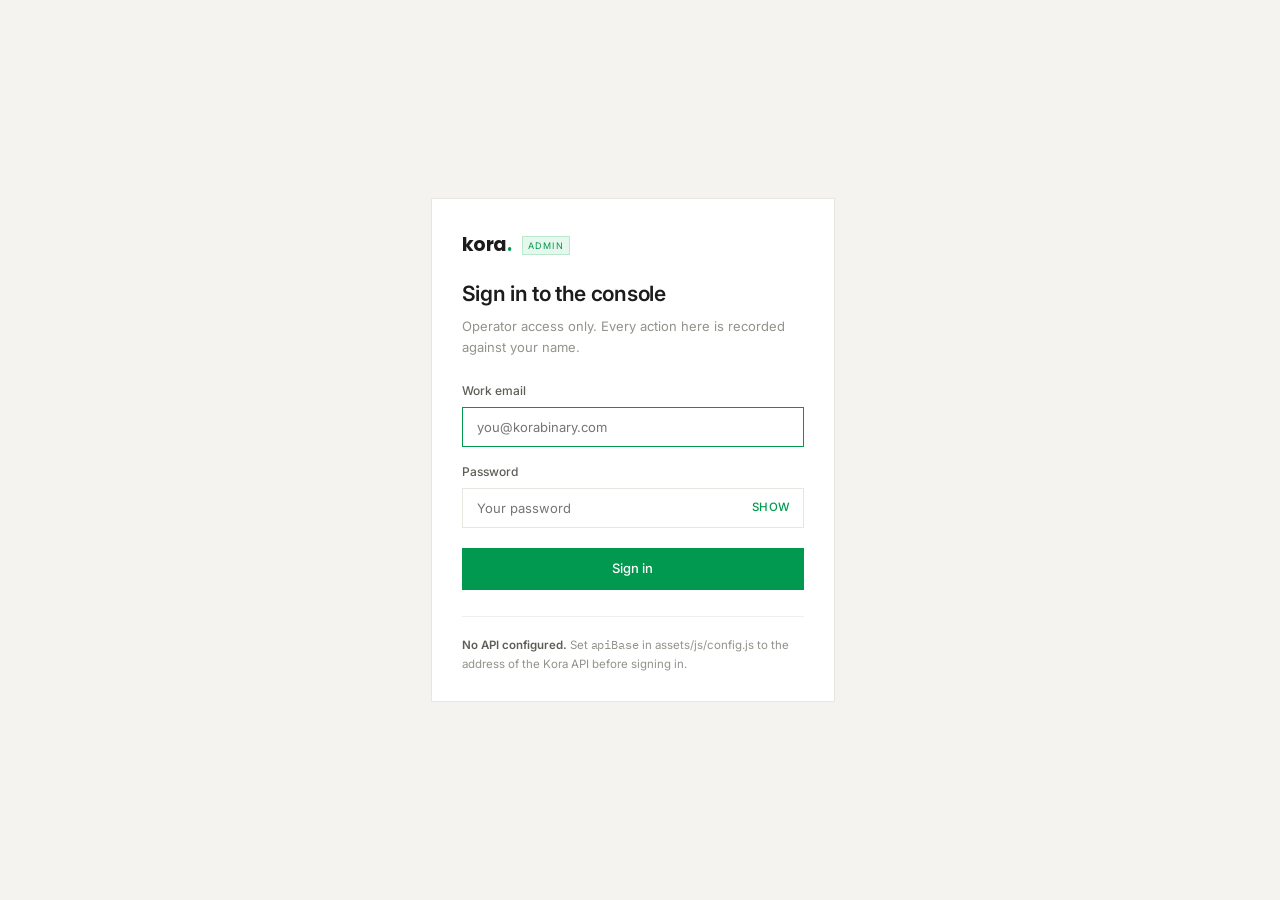
==== admins.html @ 2da82803 "Kora admin: the console for KoraBinary, LyraBinary and VexaBinary, in the obisflow look Co-Authored-" ====
<!doctype html>
<html lang="en">
<head>
<meta charset="utf-8">
<meta name="viewport" content="width=device-width,initial-scale=1">
<title>Kora Admin, Admins</title>
<link rel="icon" href="assets/favicon.ico" sizes="any">
<link rel="icon" type="image/png" sizes="32x32" href="assets/favicon-32.png">
<link rel="apple-touch-icon" href="assets/apple-touch-icon.png">
<link rel="preconnect" href="https://fonts.gstatic.com" crossorigin>
<link rel="stylesheet" href="https://fonts.googleapis.com/css2?family=Inter:wght@400;500;600;700&family=Poppins:wght@700&family=IBM+Plex+Mono:wght@400;500;600&display=swap">
<link rel="stylesheet" href="assets/css/admin.css">
</head>
<body data-page="admins" data-title="Admins">
<script src="assets/js/config.js"></script>
<script src="assets/js/api.js"></script>
<script src="assets/js/admin.js"></script>
<script>
(function () {
  var A = window.Admin;
  if (!A.mountChrome()) return;

  var me = A.session();
  var page = document.getElementById('page');
  var staff = [];

  /* The nav hides this page for everyone else, but a hidden link is
     tidiness rather than a control, anyone can type the URL. The API
     refuses too, which is what actually protects it. */
  if (!A.can(me, 'manager')) {
    page.innerHTML = A.card('',
      A.emptyBlock('Not your call',
        'Only a super admin can add or remove admins. Yours is ' +
        A.roleLabel(me.role) + '.'), '', true);
    return;
  }

  var canEdit = me.role === 'super_admin';

  async function load() {
    page.innerHTML = A.loadingBlock('Loading the team');
    try {
      staff = await A.data.staff();
    } catch (err) {
      page.innerHTML = A.errorBlock(err.message, 'retry');
      document.getElementById('retry').addEventListener('click', load);
      return;
    }
    render();
  }

  function roleCard() {
    return A.card('What each role can do',
      Object.keys(A.roles).map(function (key) {
        var r = A.roles[key];
        return '<div class="role-row"><b>' + A.esc(r.label) + '</b>' +
          '<span>' + A.esc(r.note) + '</span></div>';
      }).join(''));
  }

  function addButton() {
    return canEdit
      ? '<button class="btn btn-primary btn-sm" id="addBtn">' +
        A.icon('plus', 15) + 'Add an admin</button>'
      : '';
  }

  function render() {
    if (!staff.length) {
      page.innerHTML =
        A.card('Team',
          A.emptyBlock('No admins listed yet',
            'Invite someone, or promote an existing account in the database with ' +
            'update public.profiles set role = \'super_admin\'.',
            addButton()), '', true) +
        roleCard();
      wire();
      return;
    }

    var active = staff.filter(function (s) { return s.status === 'active'; });
    var rows = staff.map(function (s) {
      var self = s.email === me.email;
      return '<tr>' +
        '<td>' + A.who(s.name + (self ? ' (you)' : ''), s.email) + '</td>' +
        '<td>' + A.esc(A.roleLabel(s.role)) + '</td>' +
        '<td>' + A.pill(s.status) + '</td>' +
        '<td class="right muted">' + (s.lastSeen ? A.ago(s.lastSeen) : 'Never signed in') + '</td>' +
        '<td class="right muted">' + (s.created ? A.date(s.created) : '\u2014') + '</td>' +
        '<td class="right">' +
          (self || !canEdit
            ? '<span class="muted">\u2014</span>'
            : '<button class="btn btn-quiet btn-sm" data-edit="' + A.esc(s.id) + '">Manage</button>') +
        '</td>' +
      '</tr>';
    });

    page.innerHTML =
      '<div class="kpis">' +
        A.kpi('Admins', A.count(staff.length), A.count(active.length) + ' active') +
        A.kpi('Super admins', A.count(staff.filter(function (s) {
          return s.role === 'super_admin'; }).length), 'can manage this page') +
        A.kpi('Session handlers', A.count(staff.filter(function (s) {
          return s.role === 'session_handler'; }).length), 'can run live sessions') +
        A.kpi('Suspended', A.count(staff.filter(function (s) {
          return s.status === 'suspended'; }).length), 'cannot sign in') +
      '</div>' +
      '<div class="filters">' + addButton() + '</div>' +
      A.card('Team',
        A.table([
          { label: 'Person' }, { label: 'Role' }, { label: 'Status' },
          { label: 'Last seen', right: true }, { label: 'Added', right: true },
          { label: '', right: true }
        ], rows), '', true) +
      roleCard() +
      '<div class="foot-note">Roles are checked on the server on every request, not ' +
        'read from the sign-in token \u2014 so removing someone takes effect immediately ' +
        'rather than when their session happens to expire.</div>';

    wire();
  }

  function err(id, msg) {
    var box = document.getElementById(id);
    if (!box) return;
    box.textContent = msg || '';
    box.hidden = !msg;
    box.previousElementSibling.classList.toggle('bad', !!msg);
  }

  function wire() {
    var add = document.getElementById('addBtn');
    if (add) add.addEventListener('click', openAdd);
    page.addEventListener('click', function (e) {
      var b = e.target.closest('[data-edit]');
      if (b) openEdit(b.getAttribute('data-edit'));
    });
  }

  function roleOptions(selected) {
    return Object.keys(A.roles).map(function (key) {
      return '<option value="' + key + '"' + (key === selected ? ' selected' : '') + '>' +
        A.esc(A.roles[key].label) + '</option>';
    }).join('');
  }

  function openAdd() {
    A.openDrawer(
      '<div class="drawer-head">' +
        '<div style="flex:1"><h2>Add an admin</h2>' +
        '<p>They are emailed a link to set their own password.</p></div>' +
        '<button class="iconbtn" data-close aria-label="Close">' + A.icon('close', 18) + '</button>' +
      '</div>' +
      '<div class="drawer-body">' +
        '<div class="field-block"><label for="aName">Full name</label>' +
          '<div class="field"><input id="aName" placeholder="Their name"></div>' +
          '<div class="field-error" id="aNameError" hidden></div></div>' +
        '<div class="field-block"><label for="aEmail">Work email</label>' +
          '<div class="field"><input id="aEmail" type="email" placeholder="them@korabinary.com"></div>' +
          '<div class="field-error" id="aEmailError" hidden></div></div>' +
        '<div class="field-block"><label for="aRole">Role</label>' +
          '<div class="field"><select id="aRole">' + roleOptions('session_handler') + '</select></div>' +
          '<div class="hint" id="aRoleNote"></div></div>' +
        '<p class="muted" style="font-size:12.5px;line-height:1.7;margin:0">' +
          'No password is set here. They receive an invitation and choose their own, ' +
          'so nobody ever knows another person\u2019s credentials.</p>' +
      '</div>' +
      '<div class="drawer-foot">' +
        '<button class="btn btn-primary btn-sm" data-act="create">Send invitation</button>' +
        '<button class="btn btn-ghost btn-sm" data-close>Cancel</button>' +
      '</div>');

    var roleSel = document.getElementById('aRole');
    var note = document.getElementById('aRoleNote');
    function paintNote() { note.textContent = A.roles[roleSel.value].note; }
    roleSel.addEventListener('change', paintNote);
    paintNote();

    document.querySelector('.drawer-foot').addEventListener('click', async function (e) {
      var b = e.target.closest('[data-act="create"]');
      if (!b) return;

      var name = document.getElementById('aName');
      var email = document.getElementById('aEmail');
      var bad = null;

      err('aNameError', ''); err('aEmailError', '');
      if (!name.value.trim()) { err('aNameError', 'Enter their name'); bad = name; }
      var mail = email.value.trim().toLowerCase();
      if (!mail) { err('aEmailError', 'Enter their work email'); bad = bad || email; }
      else if (!/^[^\s@]+@[^\s@]+\.[^\s@]{2,}$/.test(mail)) {
        err('aEmailError', 'That does not look like an email address'); bad = bad || email;
      }
      if (bad) { bad.focus(); return; }

      b.disabled = true;
      b.innerHTML = A.loader('sm') + 'Inviting';
      try {
        await A.data.inviteStaff({ name: name.value.trim(), email: mail, role: roleSel.value });
      } catch (e2) {
        b.disabled = false; b.textContent = 'Send invitation';
        err('aEmailError', e2.message); return;
      }

      A.closeAll();
      await load();
      A.toast('Invitation sent to ' + mail);
    });
  }

  function openEdit(id) {
    var s = staff.filter(function (x) { return x.id === id; })[0];
    if (!s) return;

    A.openDrawer(
      '<div class="drawer-head">' +
        '<div style="flex:1"><h2>' + A.esc(s.name) + '</h2><p>' + A.esc(s.email) + '</p></div>' +
        '<button class="iconbtn" data-close aria-label="Close">' + A.icon('close', 18) + '</button>' +
      '</div>' +
      '<div class="drawer-body">' +
        '<div><div class="sect-label">Access</div>' +
          '<div class="kv"><span>Status</span><b>' + A.pill(s.status) + '</b></div>' +
          '<div class="kv"><span>Added</span><b>' +
            (s.created ? A.date(s.created) : '\u2014') + '</b></div>' +
          '<div class="kv"><span>Last seen</span><b>' +
            (s.lastSeen ? A.ago(s.lastSeen) : 'Never signed in') + '</b></div>' +
        '</div>' +
        '<div class="field-block"><label for="eRole">Role</label>' +
          '<div class="field"><select id="eRole">' + roleOptions(s.role) + '</select></div>' +
          '<div class="hint" id="eRoleNote">' + A.esc(A.roles[s.role] ? A.roles[s.role].note : '') +
          '</div></div>' +
      '</div>' +
      '<div class="drawer-foot">' +
        '<button class="btn btn-primary btn-sm" data-act="save">Save role</button>' +
        (s.status === 'active'
          ? '<button class="btn btn-danger btn-sm" data-act="suspend">Suspend</button>'
          : '<button class="btn btn-ghost btn-sm" data-act="restore">Restore</button>') +
      '</div>');

    var roleSel = document.getElementById('eRole');
    roleSel.addEventListener('change', function () {
      document.getElementById('eRoleNote').textContent = A.roles[this.value].note;
    });

    var foot = document.querySelector('.drawer-foot');
    foot.addEventListener('click', async function (e) {
      var b = e.target.closest('[data-act]');
      if (!b) return;
      var act = b.getAttribute('data-act');
      var patch =
        act === 'save' ? { role: roleSel.value } :
        act === 'suspend' ? { status: 'suspended' } : { status: 'active' };

      [].forEach.call(foot.querySelectorAll('button'), function (x) { x.disabled = true; });
      b.innerHTML = A.loader('sm') + 'Saving';

      try {
        await A.data.updateStaff(s.id, patch);
      } catch (e2) {
        [].forEach.call(foot.querySelectorAll('button'), function (x) { x.disabled = false; });
        A.toast(e2.message); return;
      }

      A.closeAll();
      await load();
      A.toast(s.name + ' \u2014 ' + (
        act === 'save' ? 'role set to ' + A.roleLabel(roleSel.value) :
        act === 'suspend' ? 'suspended' : 'restored'));
    });
  }

  load();
})();
</script>
</body>
</html>
---- assets/css/admin.css ----
/* ============================================================
   Nexas Admin
   White ground, purple actions, square corners, flat colour.
   No gradients, no rounded cards, no decorative colour — an operator
   console is read all day, and everything that is not information is
   noise.
   ============================================================ */

:root{
  /* neutrals */
  --bg:#FAFAF9;
  --surface:#FFFFFF;
  --surface-2:#F4F3F0;
  --surface-3:#EDEBE6;
  --line:#E8E6E1;
  --line-soft:#F0EFEB;
  --text:#1C1C1C;
  --text-2:#5E5E59;
  --muted:#93928C;

  /* purple — the only accent in the console */
  --purple:#00994F;
  --purple-hover:#007A3F;
  --purple-soft:#E6F7EE;
  --purple-line:#B9E8CF;
  --purple-pale:#8FD9B3;

  /* status */
  --pos:#00A861;
  --pos-soft:#E6F4ED;
  --neg:#E0413F;
  --neg-soft:#FCEBEA;
  --warn:#9A6100;
  --warn-soft:#FDF2E2;
  --info:#20558A;
  --info-soft:#E8F0F8;

  /* The same family as the site, and the same family as the figures
     below it. One typeface across the console reads as one tool. */
  --sans:"Inter",-apple-system,BlinkMacSystemFont,"Segoe UI",Helvetica,Arial,sans-serif;
  --mono:"IBM Plex Mono",ui-monospace,SFMono-Regular,Menlo,Consolas,monospace;

  --rail:236px;
  --topbar:60px;
}

*{box-sizing:border-box;-webkit-tap-highlight-color:transparent}
html{scrollbar-gutter:stable}
html,body{height:100%}
body{
  margin:0;background:var(--bg);color:var(--text);
  font-family:var(--sans);font-size:14px;line-height:1.5;
  -webkit-font-smoothing:antialiased;
}
button{font:inherit;color:inherit;background:none;border:none;cursor:pointer;padding:0}
input,select,textarea{font:inherit}
a{color:inherit;text-decoration:none}
svg{display:block}
table{border-collapse:collapse;width:100%}
[hidden]{display:none!important}
:focus-visible{outline:2px solid var(--purple);outline-offset:2px}

.num{font-family:var(--mono);font-variant-numeric:tabular-nums;letter-spacing:-.01em}
.muted{color:var(--muted)}
.pos{color:var(--pos)} .neg{color:var(--neg)}

/* ---------------- shell ---------------- */
.shell{display:flex;min-height:100dvh}

.rail{
  width:var(--rail);flex:none;border-right:1px solid var(--line);
  background:var(--surface);display:flex;flex-direction:column;
  position:sticky;top:0;height:100dvh;
}
.rail-brand{
  display:flex;align-items:center;gap:10px;height:var(--topbar);
  padding:0 18px;border-bottom:1px solid var(--line-soft);flex:none;
}
.rail-brand b{font-size:15px;letter-spacing:.18em;text-transform:uppercase;font-weight:600}
.rail-brand span{
  font-size:9px;letter-spacing:.14em;text-transform:uppercase;color:var(--purple);
  border:1px solid var(--purple-line);background:var(--purple-soft);padding:2px 5px;
}
.rail-nav{padding:14px 10px;display:flex;flex-direction:column;gap:1px;overflow-y:auto}
.rail-sect{
  font-size:9.5px;letter-spacing:.14em;text-transform:uppercase;color:var(--muted);
  padding:16px 10px 7px;font-weight:600;
}
.rail-nav a{
  display:flex;align-items:center;gap:11px;padding:9px 10px;
  color:var(--text-2);font-size:13.5px;border-left:2px solid transparent;
}
.rail-nav a:hover{background:var(--surface-2);color:var(--text)}
.rail-nav a.on{
  background:var(--purple-soft);color:var(--purple);
  border-left-color:var(--purple);font-weight:500;
}
.rail-nav a svg{flex:none;opacity:.85}
.rail-foot{margin-top:auto;padding:14px;border-top:1px solid var(--line-soft);font-size:11.5px;color:var(--muted)}

.main{flex:1;min-width:0;display:flex;flex-direction:column}
.topbar{
  height:var(--topbar);flex:none;display:flex;align-items:center;gap:14px;
  padding:0 22px;border-bottom:1px solid var(--line);background:var(--surface);
  position:sticky;top:0;z-index:20;
}
.topbar h1{font-size:15.5px;font-weight:600;margin:0;letter-spacing:-.01em}
.topbar .spacer{flex:1}
.who{display:flex;align-items:center;gap:9px;font-size:12.5px;color:var(--text-2)}
.who i{
  width:28px;height:28px;display:grid;place-items:center;font-style:normal;
  background:var(--purple-soft);color:var(--purple);font-size:12px;font-weight:600;
  border:1px solid var(--purple-line);
}
.page{padding:22px;display:flex;flex-direction:column;gap:20px}

/* ---------------- buttons ---------------- */
.btn{
  display:inline-flex;align-items:center;justify-content:center;gap:8px;
  padding:9px 16px;font-size:13px;font-weight:500;border-radius:0;
  border:1px solid transparent;white-space:nowrap;
}
.btn-primary{background:var(--purple);color:#fff}
.btn-primary:hover{background:var(--purple-hover)}
.btn-ghost{background:var(--surface);border-color:var(--line);color:var(--text)}
.btn-ghost:hover{background:var(--surface-2)}
.btn-quiet{color:var(--purple);padding:7px 10px}
.btn-quiet:hover{background:var(--purple-soft)}
.btn-danger{background:var(--surface);border-color:var(--line);color:var(--neg)}
.btn-danger:hover{background:var(--neg-soft)}
.btn-sm{padding:6px 11px;font-size:12px}
.btn:disabled{opacity:.45;cursor:not-allowed}

/* ---------------- cards ---------------- */
.card{background:var(--surface);border:1px solid var(--line);border-radius:0}
.card-head{
  display:flex;align-items:center;gap:12px;
  padding:14px 16px;border-bottom:1px solid var(--line-soft);
}
.card-head h2{font-size:13.5px;font-weight:600;margin:0}
.card-head .spacer{flex:1}
.card-body{padding:16px}

/* KPI row */
.kpis{display:grid;grid-template-columns:repeat(2,1fr);gap:0;border:1px solid var(--line)}
.kpi{padding:16px 18px;border-right:1px solid var(--line-soft);border-top:1px solid var(--line-soft)}
.kpi:nth-child(-n+2){border-top:none}
.kpi:nth-child(2n){border-right:none}
.kpi-label{font-size:10px;letter-spacing:.12em;text-transform:uppercase;color:var(--muted);font-weight:600}
.kpi-value{font-family:var(--mono);font-size:24px;margin-top:9px;letter-spacing:-.02em}
.kpi-note{font-size:11.5px;color:var(--muted);margin-top:6px}
.kpi-note.pos{color:var(--pos)} .kpi-note.neg{color:var(--neg)}

/* ---------------- tables ---------------- */
.table-wrap{overflow-x:auto}
table th{
  text-align:left;font-size:10px;letter-spacing:.11em;text-transform:uppercase;
  color:var(--muted);font-weight:600;padding:10px 14px;
  border-bottom:1px solid var(--line);background:var(--surface-2);white-space:nowrap;
}
table td{padding:12px 14px;border-bottom:1px solid var(--line-soft);font-size:13px;vertical-align:middle}
table tr:last-child td{border-bottom:none}
tbody tr:hover{background:var(--surface-2)}
td.right,th.right{text-align:right}
td.num{font-family:var(--mono);font-variant-numeric:tabular-nums}
.cell-main{font-weight:500}
.cell-sub{font-size:11.5px;color:var(--muted);margin-top:2px}
.row-click{cursor:pointer}

/* ---------------- status pills ---------------- */
/* The word carries the colour, nothing else. Boxed pills put a second
   coloured shape in every row, and a table of forty rows then reads as
   a grid of blocks rather than a list of people. */
.pill{
  display:inline-block;padding:0;background:none;border:none;
  font-size:10.5px;font-weight:600;letter-spacing:.07em;text-transform:uppercase;
}
.pill.ok{color:var(--pos)}
.pill.bad{color:var(--neg)}
.pill.wait{color:var(--warn)}
.pill.info{color:var(--info)}
.pill.off{color:var(--muted)}

/* ---------------- filters ---------------- */
/* Filters sit on the right. The search box, where there is one, keeps
   the left edge and pushes everything after it across — so the controls
   land in the same place on every page whether or not a search exists. */
.filters{display:flex;align-items:center;gap:8px;flex-wrap:wrap;justify-content:flex-end}
.filters .search-field{margin-right:auto}
.field{
  display:flex;align-items:center;gap:8px;border:1px solid var(--line);
  background:var(--surface);padding:0 10px;height:34px;
}
.field svg{color:var(--muted);flex:none}
.field input,.field select{
  border:none;outline:none;background:none;height:100%;min-width:0;
  font-size:13px;color:var(--text);
}
.field input{width:210px}
.seg{display:flex;border:1px solid var(--line)}
.seg button{padding:7px 13px;font-size:12.5px;color:var(--text-2);border-right:1px solid var(--line)}
.seg button:last-child{border-right:none}
.seg button:hover{background:var(--surface-2)}
/* A ticket, and the reply to it. Somebody typed this into a phone at
   midnight; it keeps its own line breaks rather than becoming one
   paragraph. */
.ticket-body{
  border:1px solid var(--line);background:var(--surface-2);padding:11px 12px;
  font-size:13px;line-height:1.6;white-space:pre-wrap;word-break:break-word;
}
/* A reply needs room. The single-line .field is the wrong shape for it. */
.field:has(textarea){height:auto;padding:8px 10px;align-items:stretch}
.field textarea{
  border:none;outline:none;background:none;width:100%;resize:vertical;
  color:var(--text);font-size:13px;line-height:1.55;min-height:96px;
}
.seg button.on{background:var(--purple);color:#fff}

/* ---------------- chart ---------------- */
.bars{display:flex;align-items:flex-end;gap:6px;height:150px;padding:0 2px}
.bar-col{flex:1;display:flex;flex-direction:column;justify-content:flex-end;align-items:center;gap:7px;height:100%}
.bar{width:100%;background:var(--purple);min-height:2px}
.bar.alt{background:var(--purple-pale)}
.bar-x{font-size:10px;color:var(--muted);white-space:nowrap}
.legend{display:flex;gap:16px;font-size:11.5px;color:var(--muted)}
.legend span{display:flex;align-items:center;gap:6px}
.legend i{width:10px;height:10px;display:block}
.legend i.a{background:var(--purple)} .legend i.b{background:var(--purple-pale)}

/* ---------------- modal ----------------
   Centred, narrow, and it never scrolls the page behind it. The body
   scrolls inside itself so a long error is readable without the footer
   and its copy button leaving the screen — which is the whole reason
   somebody opened it. */
.modal{
  position:fixed;inset:0;z-index:60;display:flex;align-items:center;
  justify-content:center;padding:20px;
  opacity:0;pointer-events:none;transition:opacity .16s ease;
}
.modal.on{opacity:1;pointer-events:auto}
.modal-box{
  width:min(100%,640px);max-height:86vh;display:flex;flex-direction:column;
  background:var(--surface);border:1px solid var(--line);
  box-shadow:0 24px 60px rgba(18,22,28,.22);
  transform:translateY(8px);transition:transform .18s cubic-bezier(.32,.72,0,1);
}
.modal.on .modal-box{transform:none}
.modal-head{
  display:flex;align-items:flex-start;gap:12px;padding:16px 16px 14px;
  border-bottom:1px solid var(--line);
}
.modal-head h2{margin:0;font-size:15px;font-weight:600}
.modal-head p{margin:3px 0 0;font-size:12.5px;color:var(--muted);line-height:1.5}
.modal-head .spacer{flex:1}
/* A failure says so before it is read: a red edge along the top, rather
   than a red panel, which would make every line in it look like an
   error message. */
.modal.bad .modal-box{border-top:2px solid var(--neg)}
.modal.ok .modal-box{border-top:2px solid var(--pos)}
.modal-body{padding:16px;overflow-y:auto;display:flex;flex-direction:column;gap:14px}
.modal-foot{
  padding:12px 16px;border-top:1px solid var(--line);
  display:flex;gap:8px;flex-wrap:wrap;align-items:center;
}
.modal-foot .spacer{flex:1}

/* The block that gets copied. Monospace, selectable, and scrolling
   sideways rather than wrapping a URL into something that cannot be
   pasted back. */
.diag{
  margin:0;padding:12px;background:var(--surface-2);border:1px solid var(--line);
  font-family:var(--mono);font-size:11.5px;line-height:1.65;color:var(--text-2);
  white-space:pre-wrap;word-break:break-word;max-height:340px;overflow:auto;
  user-select:text;
}

/* ---------------- the test bench ---------------- */
.test-row{
  display:flex;align-items:center;gap:14px;padding:14px 16px;
}
.test-row + .test-row{border-top:1px solid var(--line-soft)}
.test-main{min-width:0;flex:1}
.test-main b{display:block;font-size:13.5px;font-weight:500}
.test-main span{display:block;font-size:12px;color:var(--muted);line-height:1.55;margin-top:2px}
/* The result line replaces the description once a test has run, so a row
   says what happened rather than what it would do. */
.test-main .result{margin-top:5px;font-family:var(--mono);font-size:11.5px}
.test-main .result.ok{color:var(--pos)}
.test-main .result.bad{color:var(--neg)}
.test-main .result.wait{color:var(--warn)}
.test-act{display:flex;align-items:center;gap:8px;flex:none}
.test-form{
  display:flex;gap:8px;flex-wrap:wrap;align-items:flex-end;
  padding:14px 16px;border-top:1px solid var(--line-soft);background:var(--surface-2);
}
.test-form .field-block{flex:1;min-width:190px}
@media (max-width:640px){
  .test-row{flex-wrap:wrap}
  .test-act{width:100%}
  .test-act .btn{flex:1}
}

/* ---------------- drawer ---------------- */
.scrim{
  position:fixed;inset:0;background:rgba(18,22,28,.4);z-index:40;
  opacity:0;pointer-events:none;transition:opacity .18s ease;
}
.scrim.on{opacity:1;pointer-events:auto}
.drawer{
  position:fixed;top:0;right:0;bottom:0;width:min(92vw,460px);z-index:50;
  background:var(--surface);border-left:1px solid var(--line);
  transform:translateX(102%);transition:transform .22s cubic-bezier(.32,.72,0,1);
  display:flex;flex-direction:column;overflow-y:auto;
}
.drawer.on{transform:none}
.drawer-head{
  display:flex;align-items:flex-start;gap:12px;padding:18px;
  border-bottom:1px solid var(--line);position:sticky;top:0;background:var(--surface);
}
.drawer-head h2{margin:0;font-size:16px;font-weight:600}
.drawer-head p{margin:3px 0 0;font-size:12.5px;color:var(--muted)}
.drawer-body{padding:18px;display:flex;flex-direction:column;gap:18px}
.drawer-foot{
  margin-top:auto;padding:14px 18px;border-top:1px solid var(--line);
  display:flex;gap:8px;flex-wrap:wrap;position:sticky;bottom:0;background:var(--surface);
}
.iconbtn{width:30px;height:30px;display:grid;place-items:center;color:var(--muted);flex:none}
.iconbtn:hover{background:var(--surface-2);color:var(--text)}

.kv{display:flex;justify-content:space-between;gap:16px;padding:9px 0;font-size:13px}
.kv + .kv{border-top:1px solid var(--line-soft)}
.kv span{color:var(--muted)}
.kv b{font-weight:500}
.sect-label{
  font-size:10px;letter-spacing:.12em;text-transform:uppercase;
  color:var(--muted);font-weight:600;margin-bottom:8px;
}

/* ---------------- misc ---------------- */
.empty{padding:44px 20px;text-align:center;color:var(--muted);font-size:13px}
.toast{
  position:fixed;left:50%;bottom:24px;transform:translate(-50%,10px);z-index:80;
  background:var(--text);color:#fff;padding:11px 18px;font-size:12.5px;
  opacity:0;pointer-events:none;transition:opacity .18s ease,transform .18s ease;
}
.toast.on{opacity:1;transform:translate(-50%,0)}
.foot-note{font-size:11.5px;color:var(--muted);padding:0 2px 8px}

.rail-toggle{display:none}

/* ---------------- narrow ---------------- */
@media (max-width:900px){
  .rail{
    position:fixed;left:0;top:0;z-index:45;transform:translateX(-102%);
    transition:transform .22s cubic-bezier(.32,.72,0,1);
  }
  .rail.on{transform:none}
  .rail-toggle{display:grid}
  .page{padding:16px}
  .kpis{grid-template-columns:1fr 1fr}
}
@media (min-width:1100px){
  .kpis{grid-template-columns:repeat(4,1fr)}
  .kpi:nth-child(-n+4){border-top:none}
  .kpi:nth-child(2n){border-right:1px solid var(--line-soft)}
  .kpi:nth-child(4n){border-right:none}
  .split{display:grid;grid-template-columns:1.6fr 1fr;gap:20px;align-items:start}
}


/* ---------------- loader ----------------
   Flat purple bars. Same idea as the trading app so a wait reads the
   same wherever it appears. */
.loader{display:inline-flex;align-items:center;gap:3px;height:16px}
.loader i{
  display:block;width:3px;height:16px;background:currentColor;
  animation:loadbar .9s ease-in-out infinite;transform-origin:center;
}
.loader i:nth-child(1){animation-delay:-.08s}
.loader i:nth-child(2){animation-delay:-.16s}
.loader i:nth-child(3){animation-delay:-.24s}
.loader i:nth-child(4){animation-delay:-.32s}
.loader.sm i{height:13px;width:2.5px}
@keyframes loadbar{0%,80%,100%{transform:scaleY(.36)}40%{transform:scaleY(1)}}
@media (prefers-reduced-motion:reduce){.loader i{transform:scaleY(1)}}

/* ---------------- sign in ---------------- */
.signin-page{background:var(--surface-2)}
.signin{
  min-height:100dvh;display:flex;align-items:center;justify-content:center;
  padding:28px 20px;
}
.signin-card{
  width:100%;max-width:404px;background:var(--surface);
  border:1px solid var(--line);border-radius:0;padding:32px 30px 26px;
}
.signin-brand{display:flex;align-items:center;gap:9px;margin-bottom:26px}
.signin-brand b{font-size:15px;letter-spacing:.18em;text-transform:uppercase;font-weight:600}
.signin-brand span{
  font-size:9px;letter-spacing:.14em;text-transform:uppercase;color:var(--purple);
  border:1px solid var(--purple-line);background:var(--purple-soft);padding:2px 5px;
}
.signin h1{font-size:21px;font-weight:600;margin:0 0 7px;letter-spacing:-.015em}
.signin-sub{margin:0 0 24px;font-size:13px;color:var(--muted);line-height:1.6}
.signin form{display:flex;flex-direction:column;gap:16px}
.field-block{display:flex;flex-direction:column;gap:7px}
.field-block label{font-size:12px;font-weight:500;color:var(--text-2)}
.field-block .field{height:40px;padding:0 12px}
.field-block .field input{flex:1;width:100%}
.field-block .field:focus-within{border-color:var(--purple)}
.field-block .field.bad{border-color:var(--neg)}
.reveal{
  font-size:11.5px;font-weight:500;color:var(--purple);
  letter-spacing:.04em;text-transform:uppercase;flex:none;
}
.field-error{font-size:12px;color:var(--neg);line-height:1.5}
.signin-error{
  border:1px solid #F2CFCD;background:var(--neg-soft);padding:10px 12px;
}
.signin-go{width:100%;height:42px;margin-top:4px}
.signin-note{
  margin-top:26px;padding-top:18px;border-top:1px solid var(--line-soft);
  font-size:11.5px;color:var(--muted);line-height:1.7;
}
.signin-note b{color:var(--text-2);font-weight:600}
.signin-demo{
  display:flex;align-items:center;gap:8px;flex-wrap:wrap;margin-top:12px;
  padding:10px 12px;background:var(--surface-2);border:1px solid var(--line-soft);
}
.signin-demo span{
  font-size:9.5px;letter-spacing:.12em;text-transform:uppercase;font-weight:600;color:var(--muted);
}
.signin-demo code{
  font-family:var(--mono);font-size:11.5px;color:var(--text-2);
  background:var(--surface);border:1px solid var(--line);padding:3px 7px;
}

/* the rail footer now holds a sign-out */
.rail-foot{display:flex;flex-direction:column;gap:9px;align-items:flex-start}
.rail-out{
  display:flex;align-items:center;gap:11px;width:100%;
  padding:11px 14px;font-size:13px;color:var(--text-2);text-align:left;
  border-top:1px solid var(--line-soft);
}
.rail-out:hover{background:var(--neg-soft);color:var(--neg)}
.rail-out svg{flex:none;opacity:.8}


/* ---------------- rail profile ----------------
   The operator lives at the foot of the rail. It is a link, not a
   label: the place your own name appears is where you expect to go to
   change it. */
.rail-foot{display:flex;flex-direction:column;gap:0;padding:0}
.rail-source{padding:12px 14px;font-size:11px;color:var(--muted);border-bottom:1px solid var(--line-soft)}
.rail-me{
  display:flex;align-items:center;gap:10px;padding:12px 14px;
  border-left:2px solid transparent;
}
.rail-me:hover{background:var(--surface-2)}
.rail-me.on{background:var(--purple-soft);border-left-color:var(--purple)}
.rail-me > i{
  width:30px;height:30px;flex:none;display:grid;place-items:center;font-style:normal;
  background:var(--purple-soft);color:var(--purple);border:1px solid var(--purple-line);
  font-size:12px;font-weight:600;
}
.rail-me > span{flex:1;min-width:0}
.rail-me b{display:block;font-size:13px;font-weight:500;overflow:hidden;text-overflow:ellipsis;white-space:nowrap}
.rail-me span span{display:block;font-size:11px;color:var(--muted);margin-top:1px}
.rail-me svg{color:var(--muted);flex:none}
.rail-me.on > i{background:var(--surface);border-color:var(--purple)}


/* ---------------- finances ---------------- */
.legend i.c{background:var(--neg)}
.netbars{display:flex;align-items:stretch;gap:6px;height:112px;padding:0 2px}
.net-col{flex:1;display:flex;flex-direction:column;align-items:center}
.net-up{flex:1;display:flex;align-items:flex-end;width:100%}
.net-down{flex:1;display:flex;align-items:flex-start;width:100%}
/* min-height so a day that is barely negative still reads as a bar
   rather than a stray hairline under the axis */
.net-up i{display:block;width:100%;background:var(--purple);min-height:3px}
.net-down i{display:block;width:100%;background:var(--neg);min-height:3px}
.net-zero{width:100%;height:1px;background:var(--line);flex:none}

.dombar{display:flex;flex-direction:column;gap:3px;width:100%}
.dombar i,.dombar u{display:block;height:6px;min-width:2px}
.dombar i{background:var(--purple)}
.dombar u{background:var(--neg);opacity:.55}

.split-row{display:flex;align-items:center;gap:12px;padding:9px 0}
.split-row + .split-row{border-top:1px solid var(--line-soft)}
.split-row > span{width:64px;flex:none;font-size:13px}
.split-bar{flex:1;height:8px;background:var(--surface-3)}
.split-bar i{display:block;height:100%;background:var(--purple)}
.split-row b{font-size:13px;font-weight:500;min-width:88px;text-align:right}

/* ---------------- sessions ---------------- */
.live-card{border-color:var(--purple)}
.live-dot{
  width:8px;height:8px;flex:none;border-radius:50%;background:var(--neg);
  animation:livepulse 1.6s ease-in-out infinite;
}
@keyframes livepulse{0%,100%{opacity:1}50%{opacity:.25}}
@media (prefers-reduced-motion:reduce){.live-dot{animation:none}}

.sess-grid{display:grid;grid-template-columns:1fr;gap:0 28px}
.sess-note{
  margin:16px 0 0;padding:12px 14px;background:var(--surface-2);
  border:1px solid var(--line-soft);font-size:13px;color:var(--text-2);
}
.sess-form{display:grid;grid-template-columns:1fr;gap:16px}
.sess-form .sess-wide{grid-column:1/-1}
.sess-go{justify-self:start;grid-column:1/-1}

/* ---------------- roles ---------------- */
.role-row{display:flex;flex-direction:column;gap:3px;padding:11px 0}
.role-row + .role-row{border-top:1px solid var(--line-soft)}
.role-row b{font-size:13px;font-weight:600}
.role-row span{font-size:12.5px;color:var(--muted);line-height:1.6}

/* ---------------- profile ---------------- */
.profile-head{display:flex;align-items:center;gap:18px}
.profile-mark{
  width:64px;height:64px;flex:none;display:grid;place-items:center;
  background:var(--purple-soft);color:var(--purple);border:1px solid var(--purple-line);
  font-size:21px;font-weight:600;
}
.profile-head h2{margin:0;font-size:20px;font-weight:600}
.profile-head p{margin:3px 0 0;font-size:13px;color:var(--muted)}
.profile-role{
  display:inline-block;margin-top:9px;font-size:10px;font-weight:600;
  letter-spacing:.12em;text-transform:uppercase;color:var(--purple);
}
.rules{list-style:none;margin:14px 0 0;padding:0;display:flex;flex-wrap:wrap;gap:6px 22px}
.rules li{position:relative;padding-left:18px;font-size:12px;color:var(--muted)}
.rules li::before{
  content:"";position:absolute;left:2px;top:5px;width:7px;height:7px;
  border:1px solid var(--line);
}
.rules li.ok{color:var(--text-2)}
.rules li.ok::before{background:var(--purple);border-color:var(--purple)}

@media (min-width:760px){
  .sess-grid{grid-template-columns:1fr 1fr}
  .sess-form{grid-template-columns:1fr 1fr}
}


/* ---------------- donut ---------------- */
.chart-row{display:grid;grid-template-columns:1fr;gap:20px}
.donut-wrap{display:flex;align-items:center;gap:20px;flex-wrap:wrap}
.donut{position:relative;width:140px;height:140px;flex:none}
.donut svg{width:100%;height:100%;display:block}
.donut-mid{
  position:absolute;inset:0;display:flex;flex-direction:column;
  align-items:center;justify-content:center;text-align:center;pointer-events:none;
}
.donut-mid b{font-family:var(--mono);font-size:15px;letter-spacing:-.02em;line-height:1.2}
.donut-mid span{font-size:9.5px;letter-spacing:.11em;text-transform:uppercase;color:var(--muted);margin-top:3px}
.donut-key{list-style:none;margin:0;padding:0;flex:1;min-width:172px;display:flex;flex-direction:column}
.donut-key li{display:flex;align-items:center;gap:9px;padding:7px 0;font-size:12.5px}
.donut-key li + li{border-top:1px solid var(--line-soft)}
.donut-key i{width:9px;height:9px;flex:none;display:block}
.donut-key span{flex:1;min-width:0;overflow:hidden;text-overflow:ellipsis;white-space:nowrap}
.donut-key b{font-family:var(--mono);font-weight:500;font-size:12px}
.donut-key u{
  text-decoration:none;font-family:var(--mono);font-size:11px;color:var(--muted);
  min-width:34px;text-align:right;
}

/* ---------------- horizontal bars ---------------- */
.hbars{display:flex;flex-direction:column;gap:12px}
.hbar-head{display:flex;align-items:baseline;gap:10px;font-size:12.5px;margin-bottom:5px}
.hbar-name{flex:1;min-width:0;overflow:hidden;text-overflow:ellipsis;white-space:nowrap}
.hbar-host{color:var(--muted);font-size:11.5px;margin-left:4px}
.hbar-head b{font-family:var(--mono);font-weight:500;font-size:12px}
.hbar-head u{text-decoration:none;font-family:var(--mono);font-size:11px;color:var(--muted);min-width:38px;text-align:right}
.hbar-track{height:10px;background:var(--surface-3);border-radius:3px;overflow:hidden}
.hbar-track i{display:block;height:100%;border-radius:3px}
.hbar-note{font-size:10.5px;color:var(--muted);margin-top:2px}

/* ---------------- trend line ---------------- */
.trend{position:relative}
.trend svg{width:100%;height:170px;display:block;overflow:visible}
.trend-x{position:relative;height:16px;margin-top:4px}
.trend-x span{
  position:absolute;transform:translateX(-50%);
  font-size:10px;color:var(--muted);white-space:nowrap;
}

.swatch{
  display:inline-block;width:9px;height:9px;margin-right:8px;
  vertical-align:baseline;
}

@media (min-width:1000px){
  .chart-row{grid-template-columns:repeat(3,1fr)}
}

.chart-row.two{grid-template-columns:1fr}
@media (min-width:900px){.chart-row.two{grid-template-columns:1fr 1fr}}

/* a short checklist inside a drawer */
.notice-box{
  border:1px solid var(--line-soft);background:var(--surface-2);padding:14px;
}
.notice-box b{display:block;font-size:12.5px;font-weight:600;margin-bottom:8px}
.notice-box ul{margin:0;padding-left:18px}
.notice-box li{font-size:12.5px;color:var(--muted);line-height:1.7}


/* ---------------- empty state ----------------
   Quiet and explicit. A blank panel reads as a page that failed; a line
   saying what will appear here reads as a system waiting. */
.empty-state{
  display:flex;flex-direction:column;align-items:center;justify-content:center;
  gap:9px;padding:56px 24px;text-align:center;
}
.empty-state b{font-size:14.5px;font-weight:600;color:var(--text)}
.empty-state span{font-size:13px;color:var(--muted);line-height:1.7;max-width:46ch}
.empty-state .btn{margin-top:8px}

/* the rail has no brand block now, so the nav starts at the top */
.rail-nav{padding-top:18px}

/* ---------------- system status ---------------- */
/* One card per dependency, in a row that wraps. The dot carries the
   state and the word repeats it, because a dot alone is unreadable to
   anyone who cannot separate the two greens. */
.status-row{
  display:grid;grid-template-columns:repeat(auto-fit,minmax(190px,1fr));
  gap:0;border:1px solid var(--line);margin-bottom:18px;
}
.status-cell{padding:14px 16px;border-right:1px solid var(--line);min-width:0}
.status-cell:last-child{border-right:none}
.status-top{display:flex;align-items:center;gap:7px}
.status-dot{width:7px;height:7px;flex:none;border-radius:50%;background:var(--muted)}
.status-dot.live{background:var(--pos)}
.status-dot.warn{background:var(--warn)}
.status-dot.auth{background:var(--warn)}
.status-dot.down{background:var(--neg)}
.status-dot.off{background:var(--muted)}
.status-name{font-size:12.5px;font-weight:600;color:var(--text)}
.status-state{
  margin-left:auto;font-size:10.5px;font-weight:600;letter-spacing:.07em;
  text-transform:uppercase;color:var(--muted);
}
.status-state.live{color:var(--pos)}
.status-state.warn,.status-state.auth{color:var(--warn)}
.status-state.down{color:var(--neg)}
.status-detail{
  margin-top:6px;font-size:11.5px;color:var(--muted);
  overflow:hidden;text-overflow:ellipsis;white-space:nowrap;
}
.status-ms{font-family:var(--mono);font-size:10.5px;color:var(--muted);margin-top:3px}

/* ---------------- log rows ---------------- */
.log-level{
  font-family:var(--mono);font-size:10.5px;font-weight:600;
  letter-spacing:.06em;text-transform:uppercase;
}
.log-level.error{color:var(--neg)}
.log-level.warn{color:var(--warn)}
.log-level.info{color:var(--muted)}
.log-msg{font-size:13px;color:var(--text)}
.log-ctx{
  font-family:var(--mono);font-size:11px;color:var(--muted);margin-top:3px;
  white-space:pre-wrap;word-break:break-word;
}
.log-src{
  font-family:var(--mono);font-size:11px;color:var(--text-2);
}

/* ---------------- tier badge ----------------
   The one place in the console with a boxed label. Everything else uses
   coloured text, because a table of forty rows reads as a grid of blocks
   otherwise; this earns the box by being rare, which is the same reason
   it is legible at a glance. */
.tier-badge{
  display:inline-block;margin-left:8px;padding:2px 6px;vertical-align:1px;
  font-size:9.5px;font-weight:700;letter-spacing:.09em;
  color:var(--purple);border:1px solid var(--purple);
}

/* A staged-wins account, said plainly where an operator reads what is
   true about the account rather than what they can do to it. */
.demo-on{color:var(--warn);font-weight:600}
.tier-badge.warn{color:var(--warn);border-color:var(--warn)}

/* The submitted document, shown rather than downloaded. A reviewer who
   has to open a file to see it will approve things they have not seen. */
.kyc-doc{
  display:block;width:100%;max-height:420px;object-fit:contain;
  background:var(--surface-2);border:1px solid var(--line);
}
.seg button.on{background:var(--purple);color:#fff}

/* ---------------- which site a deposit came through ---------------- */
/* Novi is the default and stays quiet; Zeno is marked so it can be
   picked out of a long list at a glance. */
.site-tag{
  display:inline-block;font-size:10.5px;font-weight:600;letter-spacing:.07em;
  text-transform:uppercase;color:var(--muted);
}
.site-tag.kora,.site-tag.lyra,.site-tag.vexa,.site-tag.other{border:1px solid currentColor;padding:1px 6px;border-radius:0}
.site-tag.kora{color:#00994F}
.site-tag.lyra{color:#2563EB}
.site-tag.vexa{color:#B8860B}
.site-tag.other{color:#93928C}

.site-tag.zovian{color:#0F9D58}
.site-tag.zenik{color:#DB2777}
.site-tag.veno{color:#0891B2}
.site-tag.zavi{color:#9333EA}
.site-tag.other{color:#CA8A04}

/* Logo: the obisflow wordmark manner, type not an image. */
.rail-brand b{font-family:"Poppins",var(--sans);font-weight:700;letter-spacing:-.02em;text-transform:none;font-size:19px}
.rail-brand b em{font-style:normal;color:var(--purple)}
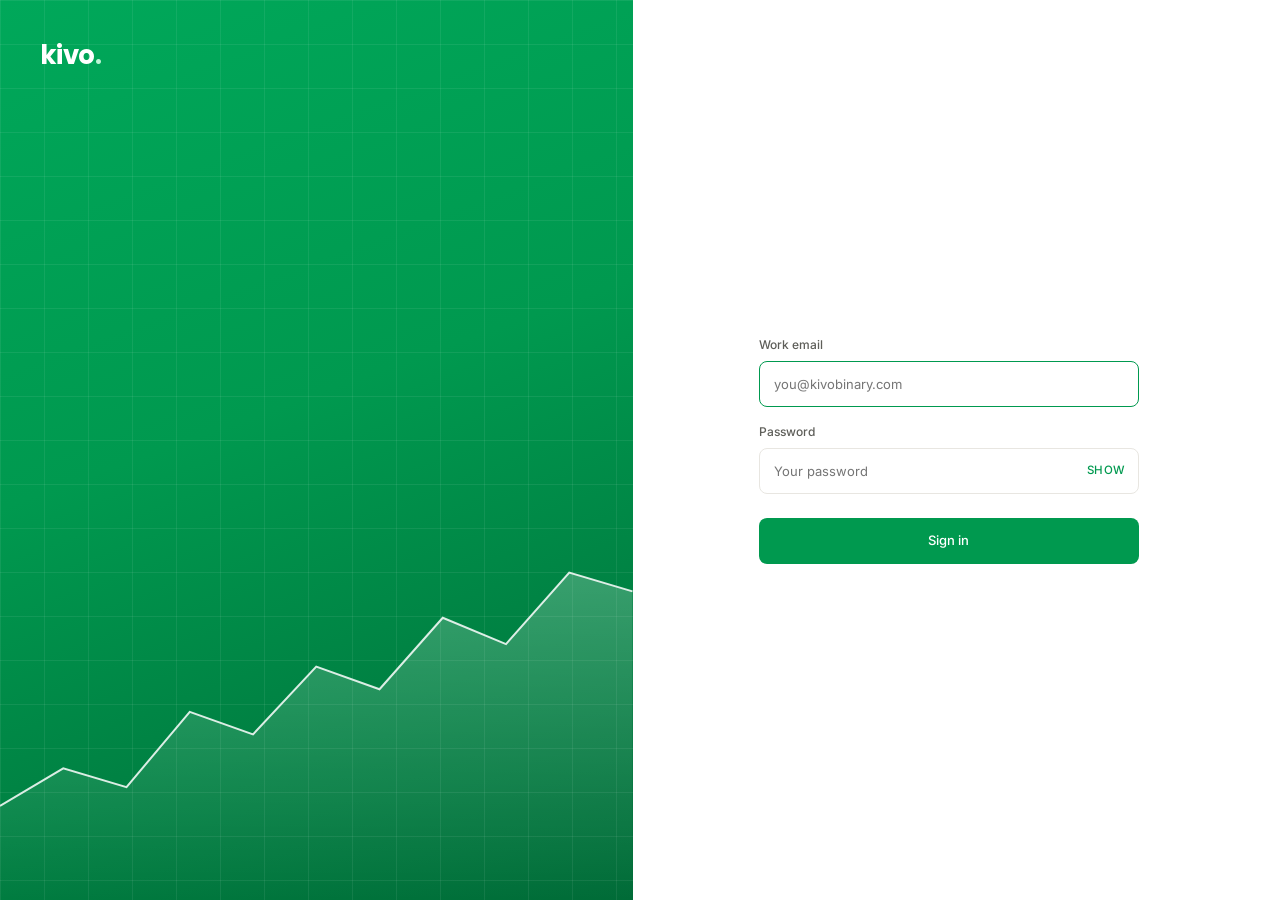
==== commit e9d386d7: "Renamed: Kivo admin for KivoBinary, ZenyTrade and VeraBinary Co-Authored-By: Claude Opus 5.5 <norepl" ====
--- a/admins.html
+++ b/admins.html
@@ -3,7 +3,7 @@
 <head>
 <meta charset="utf-8">
 <meta name="viewport" content="width=device-width,initial-scale=1">
-<title>Kora Admin, Admins</title>
+<title>Kivo Admin, Admins</title>
 <link rel="icon" href="assets/favicon.ico" sizes="any">
 <link rel="icon" type="image/png" sizes="32x32" href="assets/favicon-32.png">
 <link rel="apple-touch-icon" href="assets/apple-touch-icon.png">
@@ -156,7 +156,7 @@
           '<div class="field"><input id="aName" placeholder="Their name"></div>' +
           '<div class="field-error" id="aNameError" hidden></div></div>' +
         '<div class="field-block"><label for="aEmail">Work email</label>' +
-          '<div class="field"><input id="aEmail" type="email" placeholder="them@korabinary.com"></div>' +
+          '<div class="field"><input id="aEmail" type="email" placeholder="them@kivobinary.com"></div>' +
           '<div class="field-error" id="aEmailError" hidden></div></div>' +
         '<div class="field-block"><label for="aRole">Role</label>' +
           '<div class="field"><select id="aRole">' + roleOptions('session_handler') + '</select></div>' +
--- a/assets/css/admin.css
+++ b/assets/css/admin.css
@@ -702,10 +702,10 @@
   display:inline-block;font-size:10.5px;font-weight:600;letter-spacing:.07em;
   text-transform:uppercase;color:var(--muted);
 }
-.site-tag.kora,.site-tag.lyra,.site-tag.vexa,.site-tag.other{border:1px solid currentColor;padding:1px 6px;border-radius:0}
-.site-tag.kora{color:#00994F}
-.site-tag.lyra{color:#2563EB}
-.site-tag.vexa{color:#B8860B}
+.site-tag.kivo,.site-tag.zeny,.site-tag.vera,.site-tag.other{border:1px solid currentColor;padding:1px 6px;border-radius:0}
+.site-tag.kivo{color:#00994F}
+.site-tag.zeny{color:#2563EB}
+.site-tag.vera{color:#B8860B}
 .site-tag.other{color:#93928C}
 
 .site-tag.zovian{color:#0F9D58}
@@ -717,3 +717,53 @@
 /* Logo: the obisflow wordmark manner, type not an image. */
 .rail-brand b{font-family:"Poppins",var(--sans);font-weight:700;letter-spacing:-.02em;text-transform:none;font-size:19px}
 .rail-brand b em{font-style:normal;color:var(--purple)}
+
+/* ---- the loader: two rings, ink outside, the brand green inside ---- */
+.loader{
+  --color-1:var(--text);--color-2:var(--purple);--size:1px;
+  width:calc(48 * var(--size));height:calc(48 * var(--size));
+  border:calc(3 * var(--size)) dotted var(--color-1);border-style:solid solid dotted dotted;
+  border-radius:50%;display:inline-block;position:relative;box-sizing:border-box;flex:none;
+  animation:rotation 2s linear infinite;background:none;gap:0;
+}
+.loader::after{
+  content:'';box-sizing:border-box;position:absolute;left:0;right:0;top:0;bottom:0;margin:auto;
+  border:calc(3 * var(--size)) dotted var(--color-2);border-style:solid solid dotted;
+  width:calc(24 * var(--size));height:calc(24 * var(--size));border-radius:50%;
+  animation:rotationBack 1s linear infinite;transform-origin:center center;
+}
+.loader i{display:none}
+.loader.sm{--size:.34px;--color-1:currentColor;--color-2:currentColor;margin-right:8px;vertical-align:middle}
+@keyframes rotation{0%{transform:rotate(0deg)}100%{transform:rotate(360deg)}}
+@keyframes rotationBack{0%{transform:rotate(0deg)}100%{transform:rotate(-360deg)}}
+
+/* ---------------- sign in: two columns ---------------- */
+.signin.split{display:grid;grid-template-columns:minmax(0,1fr) minmax(0,1fr);padding:0;align-items:stretch;min-height:100dvh}
+.signin-art{
+  position:relative;overflow:hidden;display:flex;flex-direction:column;justify-content:space-between;
+  padding:36px 40px;background:linear-gradient(160deg,#00A85A 0%,#00994F 45%,#006B37 100%);color:#fff;
+}
+.signin-art::before{
+  content:'';position:absolute;inset:0;pointer-events:none;
+  background-image:linear-gradient(rgba(255,255,255,.07) 1px,transparent 1px),linear-gradient(90deg,rgba(255,255,255,.07) 1px,transparent 1px);
+  background-size:44px 44px;
+}
+.signin-mark,.signin-mobile-mark{position:relative}
+.signin-mark b,.signin-mobile-mark b{font-family:"Poppins",var(--sans);font-weight:700;letter-spacing:-.02em;font-size:26px}
+.signin-mark b em{font-style:normal;color:#BDF5D6}
+.signin-chart{position:absolute;left:0;right:0;bottom:0;width:100%;height:46%}
+.signin-pane{display:flex;align-items:center;justify-content:center;padding:40px 24px;background:var(--surface)}
+.signin.split .signin-card{max-width:380px;border:0;padding:0;background:transparent}
+.signin-mobile-mark{display:none;margin-bottom:26px}
+.signin-mobile-mark b em{font-style:normal;color:var(--purple)}
+.signin.split .field-block .field{height:46px;border-radius:8px!important}
+.signin.split .signin-go{height:46px;border-radius:8px!important;margin-top:8px}
+.signin.split .signin-error{border-radius:8px!important}
+.signin.split .signin-note:empty,.signin.split .signin-note[hidden]{display:none}
+@media (max-width:820px){
+  .signin.split{grid-template-columns:1fr}
+  .signin-art{display:none}
+  .signin-mobile-mark{display:block}
+}
+.signin.split{width:100%;max-width:none;margin:0;gap:0}
+.signin-page{background:var(--surface)}
